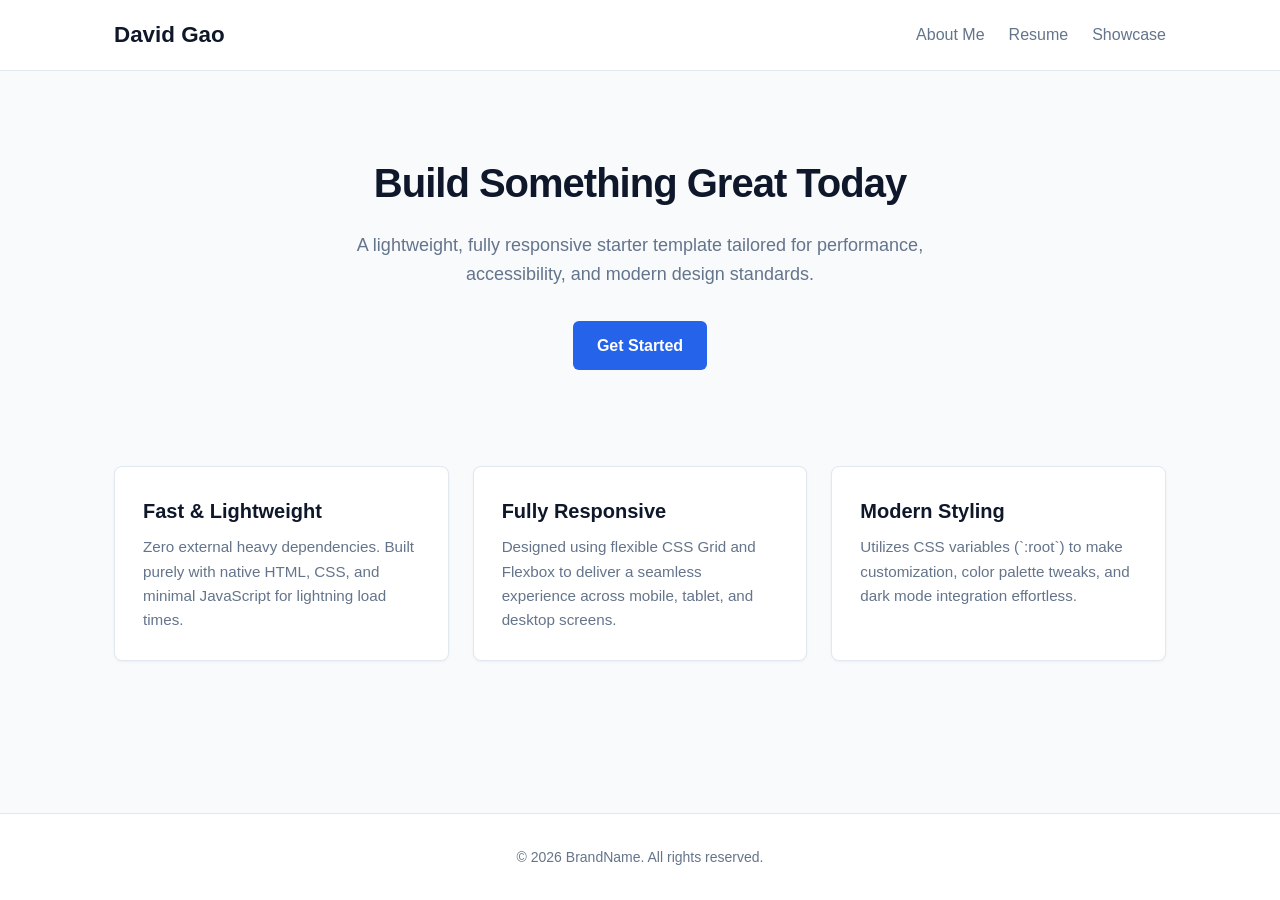
==== index.html @ 18e68865 "clicking my name leads to homepage" ====
<!-- index.html -->

<!DOCTYPE html>
<html lang="en">
<head>
  <meta charset="UTF-8">
  <meta name="viewport" content="width=device-width, initial-scale=1.0">
  <meta name="description" content="A brief description of your website for search engines.">
  <title>Your Website Title</title>
  
  <!-- Link to external CSS file -->
  <link rel="stylesheet" href="styles.css">
</head>
<body>

  <!-- Navigation -->
  <header>
    <div class="container navbar">
      <a href="index.html" class="logo">David Gao</a>
      <button class="menu-toggle" id="menu-toggle" aria-label="Toggle Menu">&#9776;</button>
      <ul class="nav-links" id="nav-links">
        <li><a href="about-me.html">About Me</a></li>
        <li><a href="#resume">Resume</a></li>
        <li><a href="#showcase">Showcase</a></li>
      </ul>
    </div>
  </header>

  <!-- Hero Section -->
  <main>
    <section class="hero" id="home">
      <div class="container">
        <h1>Build Something Great Today</h1>
        <p>A lightweight, fully responsive starter template tailored for performance, accessibility, and modern design standards.</p>
        <a href="#features" class="btn">Get Started</a>
      </div>
    </section>

    <!-- Features Section -->
    <section class="features" id="features">
      <div class="container">
        <div class="grid">
          <article class="card">
            <h3>Fast & Lightweight</h3>
            <p>Zero external heavy dependencies. Built purely with native HTML, CSS, and minimal JavaScript for lightning load times.</p>
          </article>
          <article class="card">
            <h3>Fully Responsive</h3>
            <p>Designed using flexible CSS Grid and Flexbox to deliver a seamless experience across mobile, tablet, and desktop screens.</p>
          </article>
          <article class="card">
            <h3>Modern Styling</h3>
            <p>Utilizes CSS variables (`:root`) to make customization, color palette tweaks, and dark mode integration effortless.</p>
          </article>
        </div>
      </div>
    </section>
  </main>

  <!-- Footer -->
  <footer>
    <div class="container">
      <p>&copy; <span id="year"></span> BrandName. All rights reserved.</p>
    </div>
  </footer>

  <!-- Embedded JavaScript -->
  <script>
    // Set Dynamic Year in Footer
    document.getElementById('year').textContent = new Date().getFullYear();

    // Mobile Navigation Toggle logic
    const menuToggle = document.getElementById('menu-toggle');
    const navLinks = document.getElementById('nav-links');

    menuToggle.addEventListener('click', () => {
      navLinks.classList.toggle('active');
    });
  </script>
</body>
</html>
---- styles.css ----
/* styles.css */

/* CSS Custom Properties for Easy Theming */
:root {
  --primary-color: #2563eb;
  --primary-hover: #1d4ed8;
  --bg-color: #f8fafc;
  --card-bg: #ffffff;
  --text-color: #0f172a;
  --text-muted: #64748b;
  --border-color: #e2e8f0;
  --max-width: 1100px;
}

/* Base Reset & Typography */
* {
  box-sizing: border-box;
  margin: 0;
  padding: 0;
}

body {
  font-family: -apple-system, BlinkMacSystemFont, "Segoe UI", Roboto, Helvetica, Arial, sans-serif;
  line-height: 1.6;
  background-color: var(--bg-color);
  color: var(--text-color);
  display: flex;
  flex-direction: column;
  min-height: 100vh;
}

a {
  color: var(--primary-color);
  text-decoration: none;
}

a:hover {
  text-decoration: underline;
}

/* Container */
.container {
  width: 100%;
  max-width: var(--max-width);
  margin: 0 auto;
  padding: 0 1.5rem;
}

/* Navigation Bar */
header {
  background-color: var(--card-bg);
  border-bottom: 1px solid var(--border-color);
  position: sticky;
  top: 0;
  z-index: 10;
}

.navbar {
  display: flex;
  justify-content: space-between;
  align-items: center;
  height: 70px;
}

.logo {
  font-size: 1.4rem;
  font-weight: 700;
  color: var(--text-color);
}

.nav-links {
  display: flex;
  list-style: none;
  gap: 1.5rem;
}

.nav-links a {
  color: var(--text-muted);
  font-weight: 500;
  transition: color 0.2s;
}

.nav-links a:hover {
  color: var(--primary-color);
  text-decoration: none;
}

/* Hero Section */
.hero {
  padding: 5rem 0 3rem;
  text-align: center;
}

.hero h1 {
  font-size: 2.5rem;
  font-weight: 800;
  margin-bottom: 1rem;
  letter-spacing: -0.025em;
}

.hero p {
  font-size: 1.125rem;
  color: var(--text-muted);
  max-width: 600px;
  margin: 0 auto 2rem;
}

.btn {
  display: inline-block;
  background-color: var(--primary-color);
  color: #ffffff;
  padding: 0.75rem 1.5rem;
  border-radius: 0.375rem;
  font-weight: 600;
  transition: background-color 0.2s;
}

.btn:hover {
  background-color: var(--primary-hover);
  text-decoration: none;
}

/* Features Grid */
.features {
  padding: 3rem 0 5rem;
}

.grid {
  display: grid;
  grid-template-columns: repeat(auto-fit, minmax(280px, 1fr));
  gap: 1.5rem;
}

.card {
  background-color: var(--card-bg);
  border: 1px solid var(--border-color);
  border-radius: 0.5rem;
  padding: 1.75rem;
  box-shadow: 0 1px 3px rgba(0, 0, 0, 0.05);
}

.card h3 {
  font-size: 1.25rem;
  margin-bottom: 0.5rem;
}

.card p {
  color: var(--text-muted);
  font-size: 0.95rem;
}

/* Footer */
footer {
  margin-top: auto;
  background-color: var(--card-bg);
  border-top: 1px solid var(--border-color);
  padding: 2rem 0;
  text-align: center;
  color: var(--text-muted);
  font-size: 0.875rem;
}

/* Responsive Mobile Menu Toggle */
.menu-toggle {
  display: none;
  background: none;
  border: none;
  font-size: 1.5rem;
  cursor: pointer;
  color: var(--text-color);
}

@media (max-width: 640px) {
  .menu-toggle {
    display: block;
  }

  .nav-links {
    display: none;
    flex-direction: column;
    position: absolute;
    top: 70px;
    left: 0;
    width: 100%;
    background-color: var(--card-bg);
    border-bottom: 1px solid var(--border-color);
    padding: 1rem 1.5rem;
  }

  .nav-links.active {
    display: flex;
  }
}
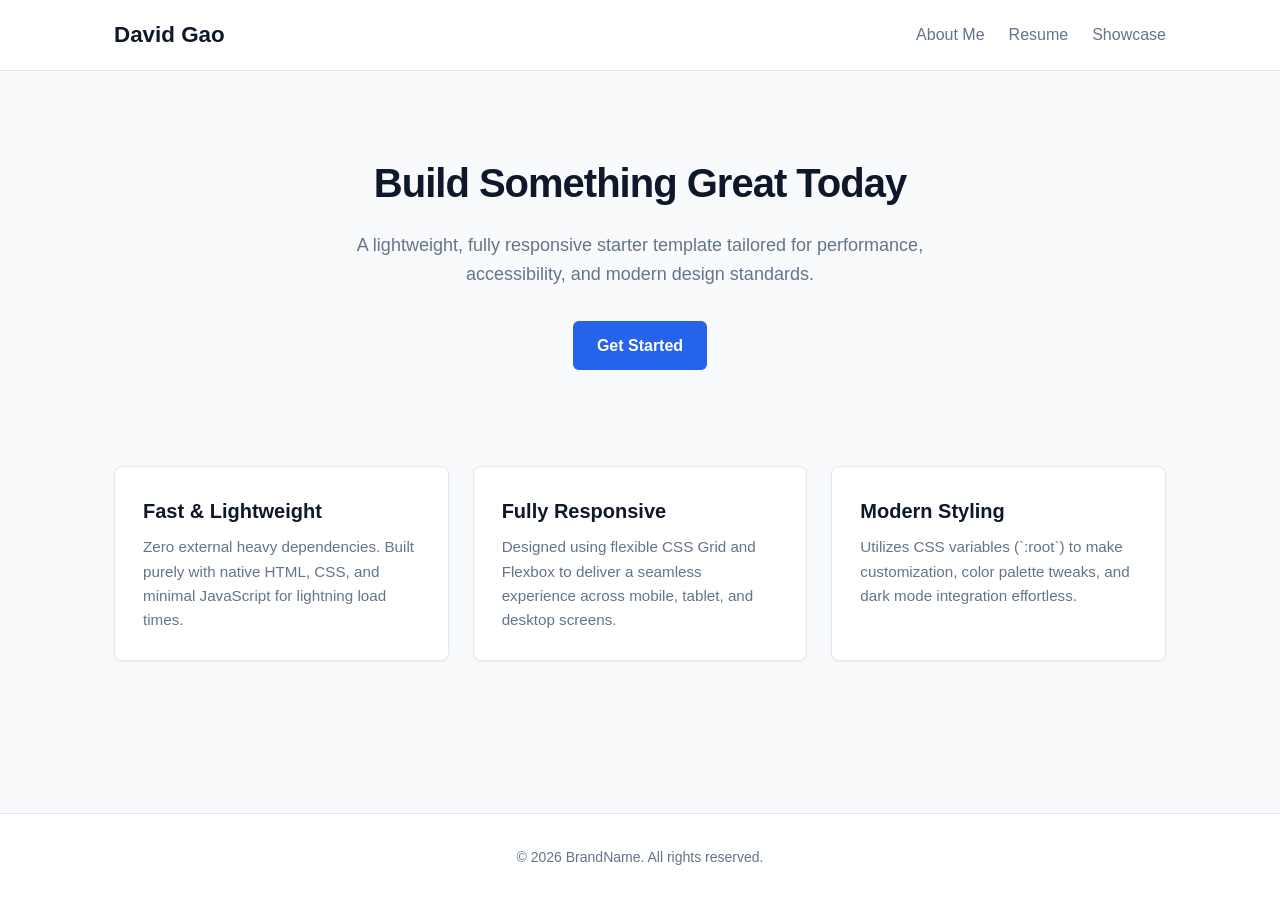
==== commit a5a1b047: "created last two pages resume and showcase" ====
--- a/index.html
+++ b/index.html
@@ -5,9 +5,9 @@
 <head>
   <meta charset="UTF-8">
   <meta name="viewport" content="width=device-width, initial-scale=1.0">
-  <meta name="description" content="A brief description of your website for search engines.">
-  <title>Your Website Title</title>
-  
+  <meta name="description" content="David Gao's personal website.">
+  <title>David Gao - Personal Website</title>
+
   <!-- Link to external CSS file -->
   <link rel="stylesheet" href="styles.css">
 </head>
@@ -60,22 +60,8 @@
   <!-- Footer -->
   <footer>
     <div class="container">
-      <p>&copy; <span id="year"></span> BrandName. All rights reserved.</p>
+      <p>&copy; 2026 BrandName. All rights reserved.</p>
     </div>
   </footer>
-
-  <!-- Embedded JavaScript -->
-  <script>
-    // Set Dynamic Year in Footer
-    document.getElementById('year').textContent = new Date().getFullYear();
-
-    // Mobile Navigation Toggle logic
-    const menuToggle = document.getElementById('menu-toggle');
-    const navLinks = document.getElementById('nav-links');
-
-    menuToggle.addEventListener('click', () => {
-      navLinks.classList.toggle('active');
-    });
-  </script>
 </body>
 </html>
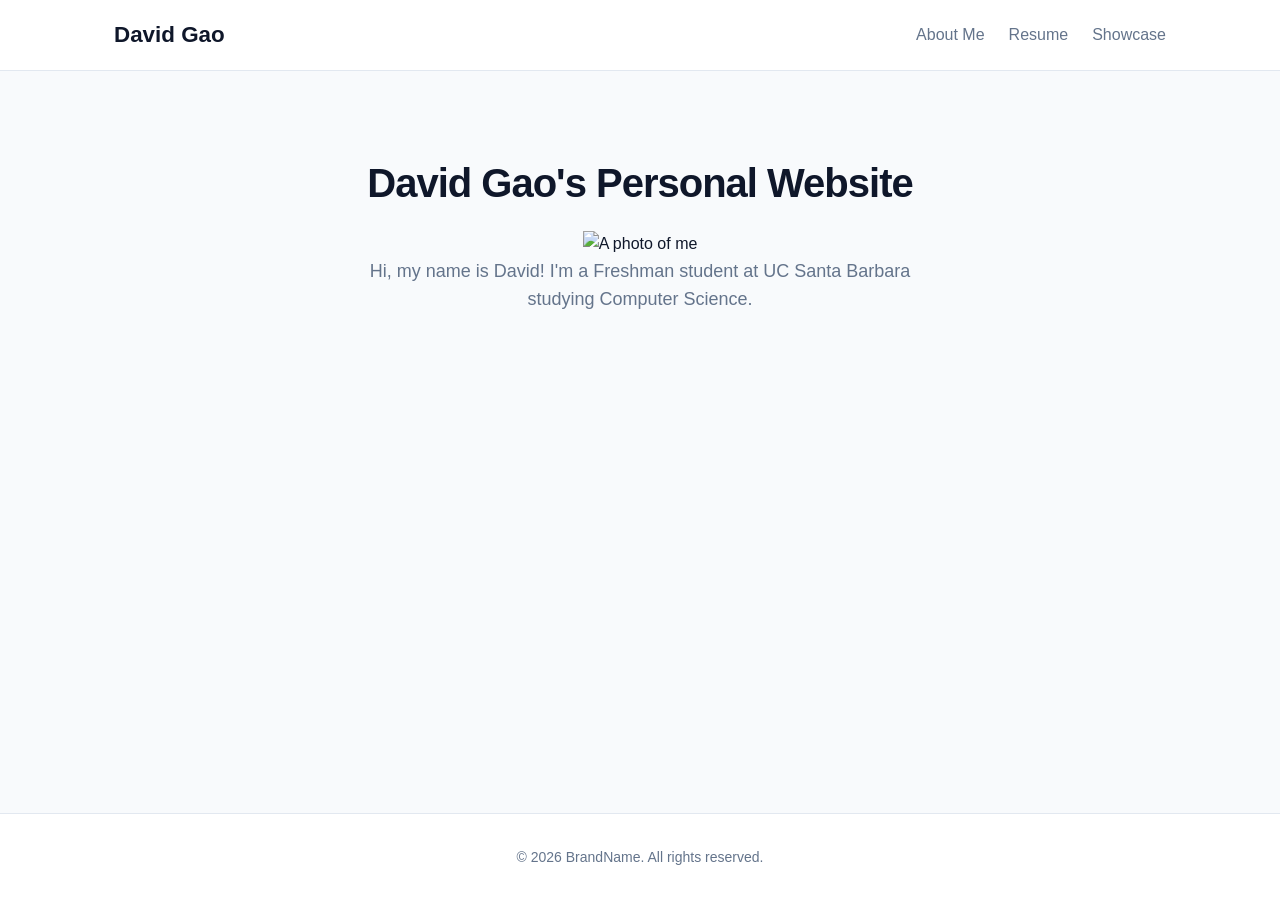
==== commit 88bf7b4e: "added picture of me and updated contents of index.html" ====
--- a/index.html
+++ b/index.html
@@ -30,13 +30,13 @@
   <main>
     <section class="hero" id="home">
       <div class="container">
-        <h1>Build Something Great Today</h1>
-        <p>A lightweight, fully responsive starter template tailored for performance, accessibility, and modern design standards.</p>
-        <a href="#features" class="btn">Get Started</a>
+        <h1>David Gao's Personal Website</h1>
+        <img src="profile-pic.jpg" class="small-img" alt="A photo of me">
+        <p>Hi, my name is David! I'm a Freshman student at UC Santa Barbara studying Computer Science.</p>
       </div>
     </section>
 
-    <!-- Features Section -->
+    <!-- Features Section but im not using it rn 
     <section class="features" id="features">
       <div class="container">
         <div class="grid">
@@ -54,7 +54,7 @@
           </article>
         </div>
       </div>
-    </section>
+    </section> -->
   </main>
 
   <!-- Footer -->
--- a/styles.css
+++ b/styles.css
@@ -29,6 +29,16 @@
   min-height: 100vh;
 }
 
+img {
+  max-width: 100%;
+  height: auto; /* Maintains the image's original proportions */
+}
+
+.small-img {
+  width: 300px; /* Adjust this value up or down */
+  height: auto;  /* Keeps the proportions correct so it doesn't stretch */
+}
+
 a {
   color: var(--primary-color);
   text-decoration: none;
@@ -118,6 +128,7 @@
 .btn:hover {
   background-color: var(--primary-hover);
   text-decoration: none;
+  font-size: 1.05rem;
 }
 
 /* Features Grid */
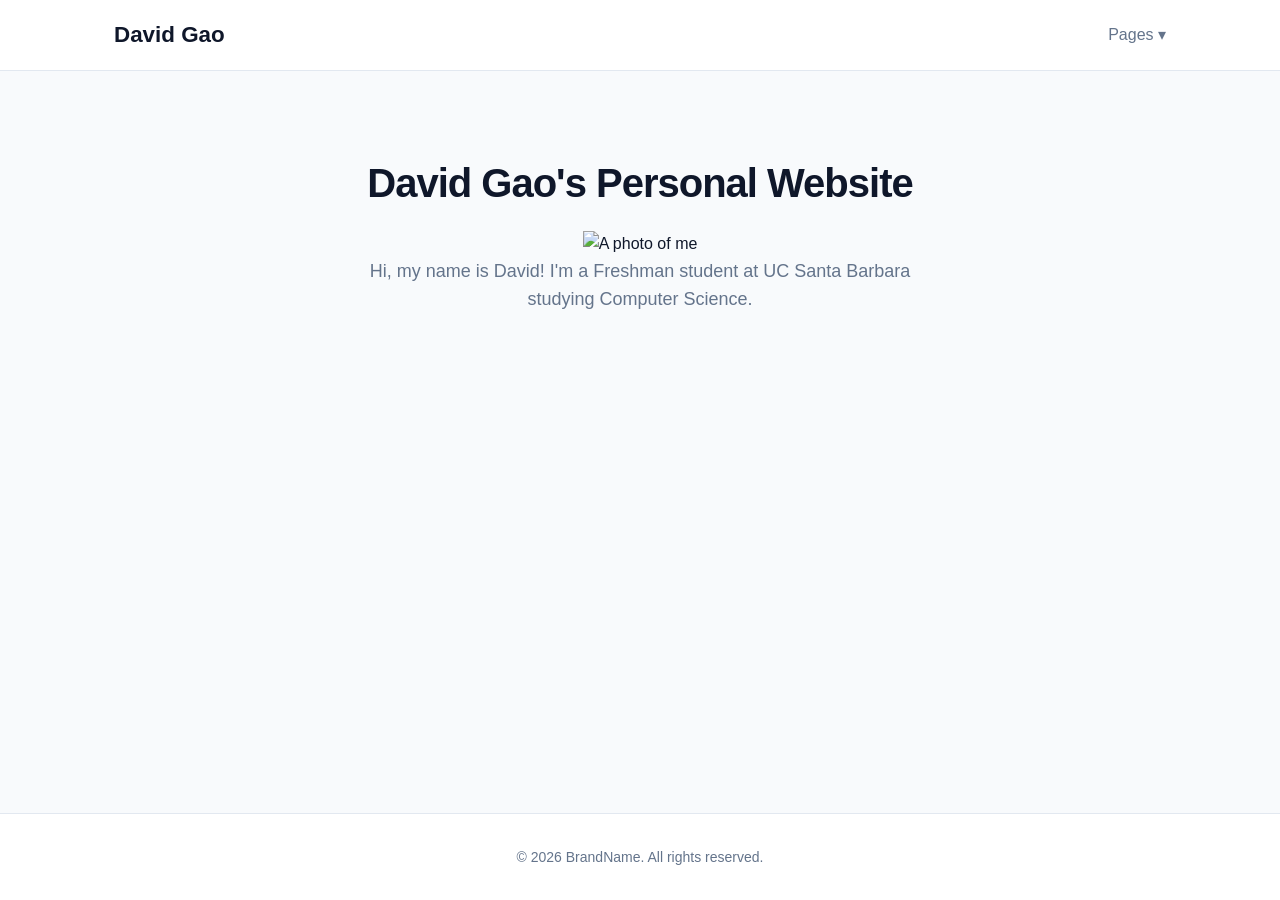
==== commit 9737c698: "dropdown menu for navigation bar" ====
--- a/index.html
+++ b/index.html
@@ -19,9 +19,16 @@
       <a href="index.html" class="logo">David Gao</a>
       <button class="menu-toggle" id="menu-toggle" aria-label="Toggle Menu">&#9776;</button>
       <ul class="nav-links" id="nav-links">
-        <li><a href="about-me.html">About Me</a></li>
-        <li><a href="#resume">Resume</a></li>
-        <li><a href="#showcase">Showcase</a></li>
+        
+        <!-- Dropdown Menu -->
+        <li class="dropdown">
+            <a href="#" class="dropdown-toggle">Pages &#9662;</a>
+            <ul class="dropdown-menu">
+            <li><a href="about-me.html">About Me</a></li>
+            <li><a href="resume.html">Resume</a></li>
+            <li><a href="showcase.html">Showcase</a></li>
+            </ul>
+        </li>
       </ul>
     </div>
   </header>
@@ -35,26 +42,6 @@
         <p>Hi, my name is David! I'm a Freshman student at UC Santa Barbara studying Computer Science.</p>
       </div>
     </section>
-
-    <!-- Features Section but im not using it rn 
-    <section class="features" id="features">
-      <div class="container">
-        <div class="grid">
-          <article class="card">
-            <h3>Fast & Lightweight</h3>
-            <p>Zero external heavy dependencies. Built purely with native HTML, CSS, and minimal JavaScript for lightning load times.</p>
-          </article>
-          <article class="card">
-            <h3>Fully Responsive</h3>
-            <p>Designed using flexible CSS Grid and Flexbox to deliver a seamless experience across mobile, tablet, and desktop screens.</p>
-          </article>
-          <article class="card">
-            <h3>Modern Styling</h3>
-            <p>Utilizes CSS variables (`:root`) to make customization, color palette tweaks, and dark mode integration effortless.</p>
-          </article>
-        </div>
-      </div>
-    </section> -->
   </main>
 
   <!-- Footer -->
--- a/styles.css
+++ b/styles.css
@@ -37,6 +37,45 @@
 .small-img {
   width: 300px; /* Adjust this value up or down */
   height: auto;  /* Keeps the proportions correct so it doesn't stretch */
+}
+
+/* Dropdown Container */
+.dropdown {
+  position: relative;
+}
+
+/* Hidden Submenu */
+.dropdown-menu {
+  display: none;
+  position: absolute;
+  top: 100%; /* Position right below the main menu bar */
+  left: 0;
+  background-color: var(--card-bg);
+  border: 1px solid var(--border-color);
+  border-radius: 0.375rem;
+  min-width: 160px;
+  box-shadow: 0 4px 12px rgba(0, 0, 0, 0.1);
+  list-style: none;
+  padding: 0.5rem 0;
+  z-index: 100;
+}
+
+/* Dropdown Item Links */
+.dropdown-menu li a {
+  display: block;
+  padding: 0.5rem 1rem;
+  color: var(--text-color);
+  white-space: nowrap;
+}
+
+.dropdown-menu li a:hover {
+  background-color: var(--bg-color);
+  color: var(--primary-color);
+}
+
+/* Reveal Dropdown on Hover */
+.dropdown:hover .dropdown-menu {
+  display: block;
 }
 
 a {
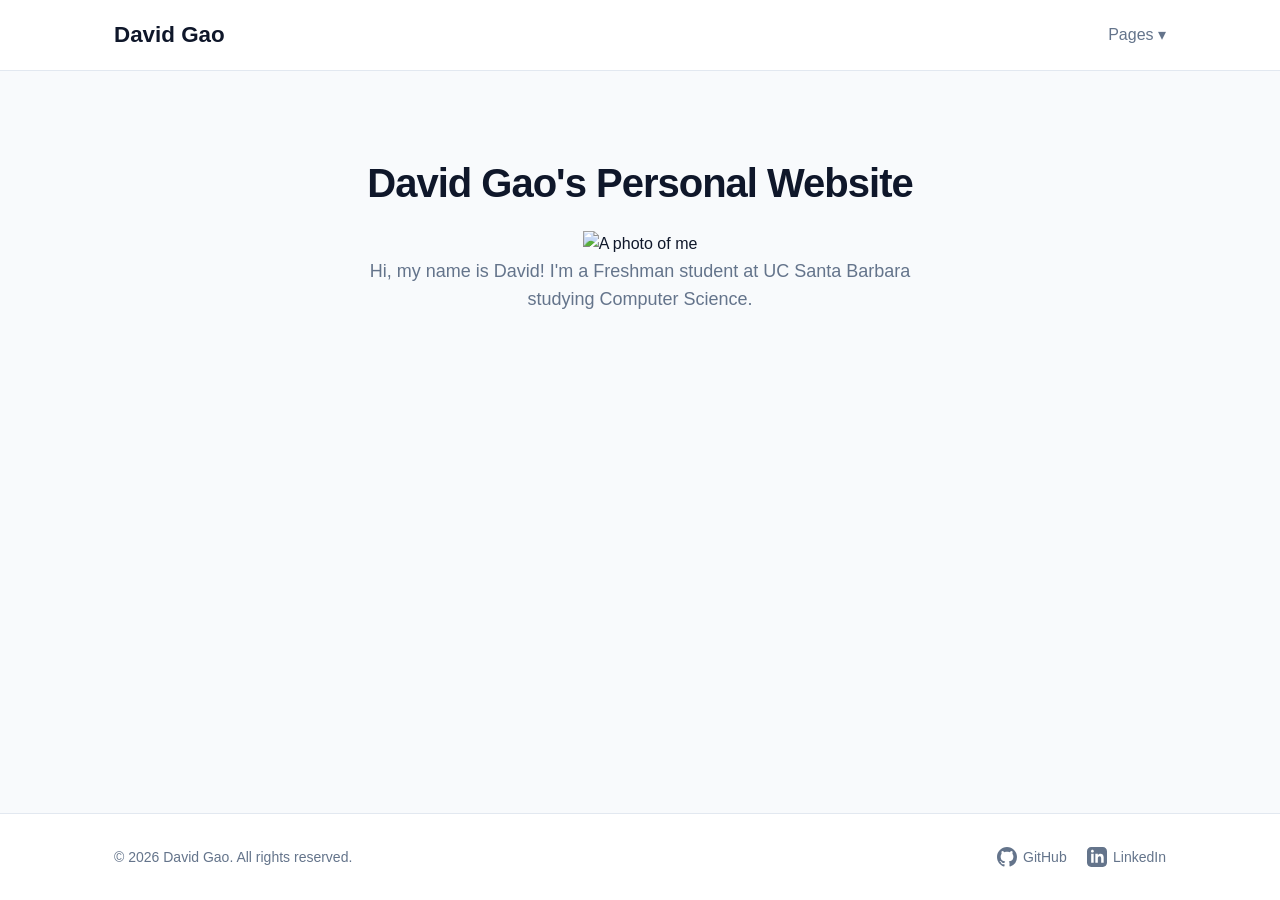
==== commit d1ffb02d: "updated footer" ====
--- a/index.html
+++ b/index.html
@@ -19,7 +19,7 @@
       <a href="index.html" class="logo">David Gao</a>
       <button class="menu-toggle" id="menu-toggle" aria-label="Toggle Menu">&#9776;</button>
       <ul class="nav-links" id="nav-links">
-        
+
         <!-- Dropdown Menu -->
         <li class="dropdown">
             <a href="#" class="dropdown-toggle">Pages &#9662;</a>
@@ -44,11 +44,29 @@
     </section>
   </main>
 
-  <!-- Footer -->
-  <footer>
-    <div class="container">
-      <p>&copy; 2026 BrandName. All rights reserved.</p>
+<!-- Footer -->
+<footer>
+  <div class="container footer-content">
+    <p>&copy; 2026 David Gao. All rights reserved.</p>
+
+    <div class="social-links">
+      <!-- GitHub -->
+      <a href="https://github.com/david2008gao" target="_blank" rel="noopener noreferrer" aria-label="GitHub">
+        <svg class="icon" viewBox="0 0 24 24" width="20" height="20" fill="currentColor">
+          <path d="M12 0C5.37 0 0 5.37 0 12c0 5.31 3.435 9.795 8.205 11.385.6.105.825-.255.825-.57 0-.285-.015-1.23-.015-2.235-3.015.555-3.795-.735-4.035-1.41-.135-.345-.72-1.41-1.23-1.695-.42-.225-1.02-.78-.015-.795.945-.015 1.62.87 1.845 1.23 1.08 1.815 2.805 1.305 3.495.99.105-.78.42-1.305.765-1.605-2.67-.3-5.46-1.335-5.46-5.925 0-1.305.465-2.385 1.23-3.225-.12-.3-.54-1.53.12-3.18 0 0 1.005-.315 3.3 1.23.96-.27 1.98-.405 3-.405s2.04.135 3 .405c2.295-1.56 3.3-1.23 3.3-1.23.66 1.65.24 2.88.12 3.18.765.84 1.23 1.905 1.23 3.225 0 4.605-2.805 5.625-5.475 5.925.435.375.81 1.095.81 2.22 0 1.605-.015 2.895-.015 3.3 0 .315.225.69.825.57A12.02 12.02 0 0024 12c0-6.63-5.37-12-12-12z"/>
+        </svg>
+        <span>GitHub</span>
+      </a>
+
+      <!-- LinkedIn -->
+      <a href="https://www.linkedin.com/in/david2008gao" target="_blank" rel="noopener noreferrer" aria-label="LinkedIn">
+        <svg class="icon" viewBox="0 0 24 24" width="20" height="20" fill="currentColor">
+          <path d="M19 0h-14c-2.761 0-5 2.239-5 5v14c0 2.761 2.239 5 5 5h14c2.762 0 5-2.239 5-5v-14c0-2.761-2.238-5-5-5zm-11 19h-3v-11h3v11zm-1.5-12.268c-.966 0-1.75-.79-1.75-1.764s.784-1.764 1.75-1.764 1.75.79 1.75 1.764-.783 1.764-1.75 1.764zm13.5 12.268h-3v-5.604c0-3.368-4-3.113-4 0v5.604h-3v-11h3v1.765c1.396-2.586 7-2.777 7 2.476v6.759z"/>
+        </svg>
+        <span>LinkedIn</span>
+      </a>
     </div>
-  </footer>
+  </div>
+</footer>
 </body>
 </html>
--- a/styles.css
+++ b/styles.css
@@ -78,6 +78,53 @@
   display: block;
 }
 
+/* Footer Layout */
+footer {
+  margin-top: auto;
+  background-color: var(--card-bg);
+  border-top: 1px solid var(--border-color);
+  padding: 2rem 0;
+  color: var(--text-muted);
+  font-size: 0.875rem;
+}
+
+.footer-content {
+  display: flex;
+  flex-direction: column;
+  align-items: center;
+  gap: 1rem;
+  text-align: center;
+}
+
+/* Desktop horizontal alignment */
+@media (min-width: 640px) {
+  .footer-content {
+    flex-direction: row;
+    justify-content: space-between;
+  }
+}
+
+/* Social Links & Icons */
+.social-links {
+  display: flex;
+  gap: 1.25rem;
+  align-items: center;
+}
+
+.social-links a {
+  display: inline-flex;
+  align-items: center;
+  gap: 0.4rem;
+  color: var(--text-muted);
+  font-weight: 500;
+  transition: color 0.2s;
+}
+
+.social-links a:hover {
+  color: var(--primary-color);
+  text-decoration: none;
+}
+
 a {
   color: var(--primary-color);
   text-decoration: none;
